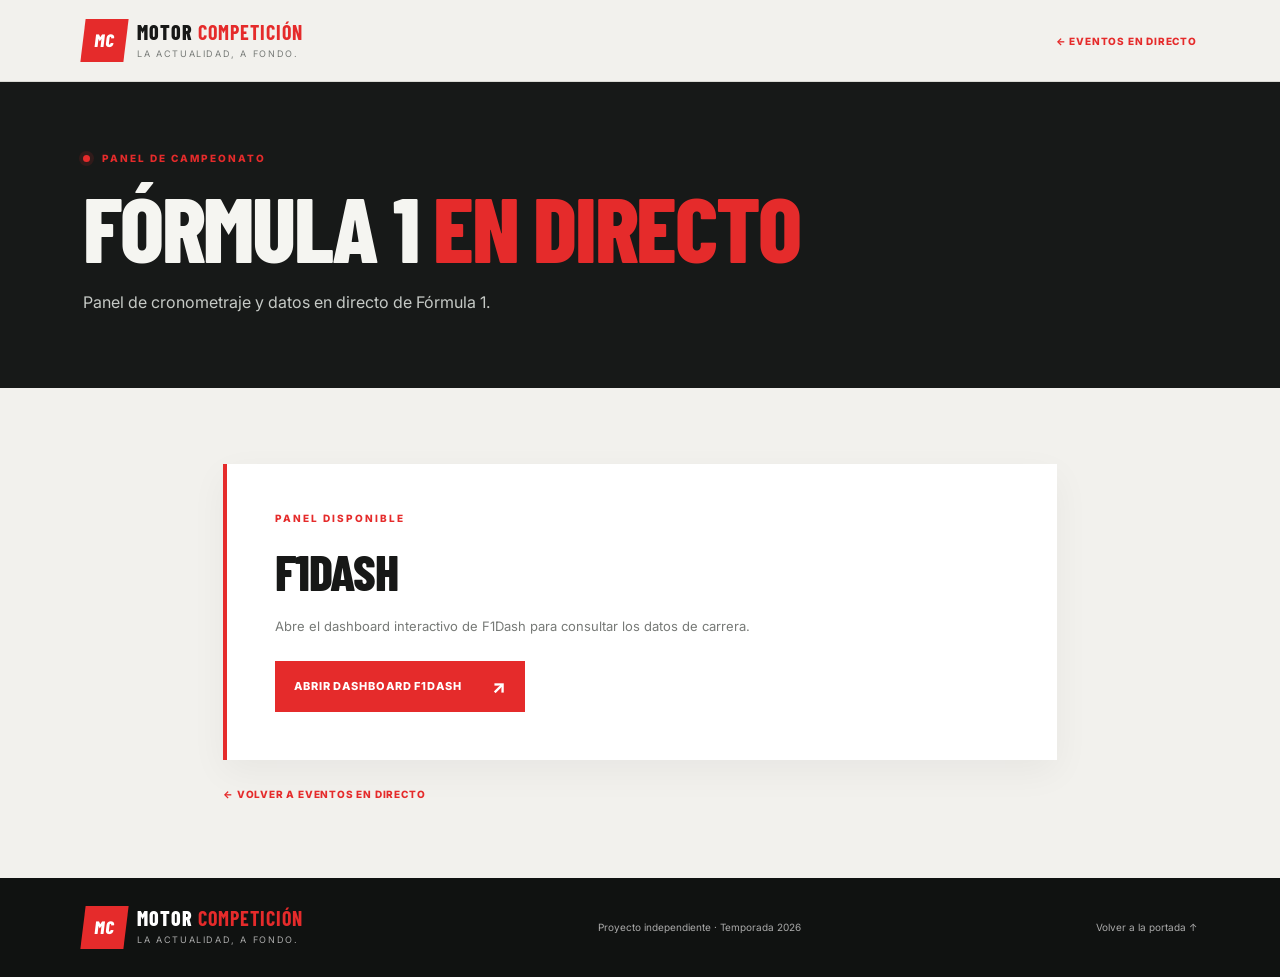
==== live-dashboard.html @ 8921c796 "Añade seguimiento de eventos en directo" ====
<!doctype html>
<html lang="es">
<head>
  <meta charset="utf-8"><meta name="viewport" content="width=device-width, initial-scale=1">
  <meta name="theme-color" content="#e10600">
  <title>Dashboard en directo | Motor Competición</title>
  <link rel="preconnect" href="https://fonts.googleapis.com">
  <link href="https://fonts.googleapis.com/css2?family=Barlow+Condensed:wght@500;600;700;800&family=Inter:wght@400;500;600;700&display=swap" rel="stylesheet">
  <link rel="stylesheet" href="styles.css">
</head>
<body class="live-page">
<header class="site-header">
  <a class="brand" href="index.html"><span class="brand-mark">MC</span><span>MOTOR <b>COMPETICIÓN</b><small>La actualidad, a fondo.</small></span></a>
  <a class="back-link" href="live-events.html">← Eventos en directo</a>
</header>
<main>
  <section class="live-hero dashboard-hero">
    <p class="eyebrow"><span class="live-dot"></span> PANEL DE CAMPEONATO</p>
    <h1 id="dashboardTitle">DASHBOARD <em>EN DIRECTO</em></h1>
    <p id="dashboardIntro">Sigue la acción del campeonato seleccionado.</p>
  </section>
  <section class="dashboard-content section">
    <article class="dashboard-provider" id="dashboardProvider"></article>
    <a class="dashboard-back" href="live-events.html">← Volver a eventos en directo</a>
  </section>
</main>
<footer><a class="brand" href="index.html"><span class="brand-mark">MC</span><span>MOTOR <b>COMPETICIÓN</b><small>La actualidad, a fondo.</small></span></a><span>Proyecto independiente · Temporada 2026</span><a href="index.html">Volver a la portada ↑</a></footer>
<script src="live-dashboard.js"></script>
</body>
</html>
---- styles.css ----
@charset "UTF-8";
:root {
  --bg: #f2f1ed;
  --ink: #171817;
  --muted: #777a77;
  --red: #e52b2b;
  --line: #d9d9d3;
  --dark: #171918;
  --card: #fff;
  --font: Inter, sans-serif;
  --display: Barlow Condensed, sans-serif;
}

* {
  box-sizing: border-box;
}

html {
  scroll-behavior: smooth;
}

body {
  margin: 0;
  background: #f2f1ed;
  color: #171817;
  font-family: "Inter", sans-serif;
}

a {
  color: inherit;
  text-decoration: none;
}

.site-header {
  height: 82px;
  padding: 0 6.5%;
  display: flex;
  align-items: center;
  justify-content: space-between;
  border-bottom: 1px solid #d9d9d3;
  background: #f2f1ed;
}

.brand {
  display: flex;
  align-items: center;
  gap: 11px;
  font-family: "Barlow Condensed", sans-serif;
  font-weight: 800;
  letter-spacing: 0.05em;
  font-size: 20px;
  line-height: 0.9;
}

.brand b {
  color: #e52b2b;
}

.brand small {
  display: block;
  font: 9px "Inter", sans-serif;
  letter-spacing: 0.18em;
  color: #777a77;
  margin-top: 7px;
  text-transform: uppercase;
}

.brand-mark {
  display: grid;
  place-items: center;
  background: #e52b2b;
  color: white;
  font-size: 18px;
  font-weight: 800;
  width: 43px;
  height: 43px;
  transform: skew(-7deg);
}

nav {
  display: flex;
  gap: 32px;
  font-size: 12px;
  font-weight: 700;
  text-transform: uppercase;
  letter-spacing: 0.05em;
}

nav a:hover, .source-grid a:hover strong {
  color: #e52b2b;
}

.menu-toggle {
  display: none;
  border: 0;
  background: none;
  font-size: 25px;
}

.hero {
  min-height: 490px;
  display: grid;
  grid-template-columns: 1.05fr 0.95fr;
  padding: 55px 6.5% 50px;
  overflow: hidden;
}

.hero-copy {
  align-self: center;
  z-index: 1;
}

.eyebrow {
  font-size: 10px;
  font-weight: 800;
  letter-spacing: 0.2em;
  color: #e52b2b;
  margin: 0 0 17px;
}

.live-dot {
  display: inline-block;
  width: 7px;
  height: 7px;
  border-radius: 50%;
  background: #e52b2b;
  margin-right: 8px;
  box-shadow: 0 0 0 4px #e52b2b20;
}

h1, h2 {
  font-family: "Barlow Condensed", sans-serif;
  font-weight: 800;
  text-transform: uppercase;
  letter-spacing: -0.025em;
  margin: 0;
}

h1 {
  font-size: clamp(58px, 8vw, 108px);
  line-height: 0.83;
}

h1 em, h2 em {
  font-style: normal;
  color: #e52b2b;
}

.hero-lead {
  max-width: 440px;
  color: #666a66;
  line-height: 1.7;
  font-size: 14px;
  margin: 25px 0;
}

.primary-btn {
  display: inline-flex;
  gap: 30px;
  align-items: center;
  background: #e52b2b;
  color: #fff;
  padding: 15px 19px;
  font-size: 11px;
  font-weight: 800;
  text-transform: uppercase;
  letter-spacing: 0.08em;
}

.primary-btn span {
  font-size: 18px;
}

.hero-art {
  position: relative;
  min-height: 370px;
  background: linear-gradient(140deg, #292c2a, #101211);
  overflow: hidden;
  clip-path: polygon(9% 0, 100% 0, 100% 100%, 0 100%, 0 12%);
}

.hero-art:before {
  content: "";
  position: absolute;
  inset: 0;
  background: repeating-linear-gradient(165deg, transparent 0 32px, #ffffff09 33px 34px);
}

.hero-number {
  position: absolute;
  font-family: "Barlow Condensed", sans-serif;
  font-size: clamp(180px, 29vw, 360px);
  font-weight: 800;
  color: #ffffff0b;
  right: 4%;
  top: -15%;
  line-height: 1;
}

.hero-stamp {
  position: absolute;
  right: 10%;
  top: 15%;
  border: 2px solid #e52b2b;
  color: #fff;
  padding: 9px 12px;
  font-family: "Barlow Condensed", sans-serif;
  font-weight: 800;
  line-height: 1.05;
  transform: rotate(8deg);
}

.hero-caption {
  position: absolute;
  bottom: 30px;
  left: 28px;
  color: white;
  font-family: "Barlow Condensed", sans-serif;
  font-size: 32px;
  font-weight: 800;
  line-height: 0.9;
}

.speed-line {
  position: absolute;
  height: 5px;
  background: #e52b2b;
  transform: rotate(-28deg);
  width: 120%;
  left: -10%;
  top: 48%;
}

.line-two {
  top: 58%;
  height: 2px;
  background: #ffffff50;
}

.series-strip {
  display: flex;
  align-items: center;
  justify-content: space-between;
  gap: 15px;
  padding: 20px 6.5%;
  background: #e52b2b;
  color: #fff;
  font-family: "Barlow Condensed", sans-serif;
  font-weight: 800;
  letter-spacing: 0.07em;
}

.series-strip span {
  font: 700 9px "Inter", sans-serif;
  letter-spacing: 0.2em;
  opacity: 0.75;
}

.series-strip a {
  font-size: 17px;
}

.section {
  padding: 76px 6.5%;
}

.section-heading {
  display: flex;
  align-items: end;
  justify-content: space-between;
  gap: 20px;
  margin-bottom: 28px;
}

.section-heading h2 {
  font-size: clamp(36px, 5vw, 55px);
  line-height: 0.95;
}

.section-note {
  font-size: 10px;
  color: #777a77;
  padding-bottom: 5px;
}

.filter-row {
  display: flex;
  gap: 7px;
  flex-wrap: wrap;
}

.filter {
  border: 1px solid #d9d9d3;
  background: transparent;
  padding: 9px 14px;
  font: 700 10px "Inter", sans-serif;
  text-transform: uppercase;
  cursor: pointer;
}

#calendarFilters .filter {
  color: #ff5353;
}

.filter.active, .filter:hover {
  background: #171817;
  border-color: #171817;
  color: #fff;
}

#calendarFilters .filter.active, #calendarFilters .filter:hover {
  color: #ff5353;
}

.news-grid {
  display: grid;
  grid-template-columns: repeat(3, minmax(0, 1fr));
  gap: 17px;
  margin-top: 20px;
}

.news-card {
  min-height: 220px;
  background: #fff;
  padding: 24px;
  display: flex;
  flex-direction: column;
  border: 1px solid #e5e4df;
}

.news-card .card-top {
  display: flex;
  justify-content: space-between;
  gap: 12px;
  font-size: 9px;
  font-weight: 800;
  letter-spacing: 0.1em;
  color: #e52b2b;
  text-transform: uppercase;
}

.news-card h3 {
  font-family: "Barlow Condensed", sans-serif;
  font-size: 27px;
  line-height: 1.02;
  text-transform: uppercase;
  margin: 25px 0 12px;
}

.news-card p {
  font-size: 12px;
  color: #666;
  line-height: 1.6;
  margin: 0 0 20px;
}

.news-card .card-link {
  margin-top: auto;
  font-size: 10px;
  font-weight: 800;
  text-transform: uppercase;
  letter-spacing: 0.1em;
}

.news-card .card-link span {
  color: #e52b2b;
  margin-left: 7px;
}

.skeleton {
  background: linear-gradient(100deg, #e8e7e2 20%, #f7f6f3 40%, #e8e7e2 60%);
  background-size: 200% 100%;
  animation: shine 1.4s infinite;
}

@keyframes shine {
  to {
    background-position: -200% 0;
  }
}
.fine-print {
  font-size: 10px;
  color: #777a77;
  line-height: 1.6;
  margin-top: 20px;
}

.dark-section {
  background: #171918;
  color: #f5f5f1;
}

.dark-section .section-note {
  color: #a7aaa6;
}

.calendar-controls, .standings-toolbar {
  display: flex;
  justify-content: space-between;
  align-items: center;
  gap: 18px;
  flex-wrap: wrap;
  margin-bottom: 20px;
}

.calendar-controls label, .standings-toolbar label {
  font-size: 10px;
  color: #777a77;
  text-transform: uppercase;
  font-weight: 700;
  letter-spacing: 0.1em;
}

select {
  padding: 10px;
  border: 1px solid #d9d9d3;
  background: transparent;
  color: inherit;
  font: inherit;
  margin-left: 8px;
}

.dark-section select {
  border-color: #454845;
  color: #fff;
}

.dark-section select option {
  color: #111;
}

.table-wrap {
  overflow: auto;
}

table {
  width: 100%;
  border-collapse: collapse;
  text-align: left;
  min-width: 590px;
}

th {
  font-size: 9px;
  letter-spacing: 0.13em;
  color: #777a77;
  padding: 15px 12px;
  border-bottom: 1px solid #d9d9d3;
}

td {
  padding: 17px 12px;
  border-bottom: 1px solid #d9d9d3;
  font-size: 12px;
}

td:first-child {
  font-family: "Barlow Condensed", sans-serif;
  font-size: 22px;
  font-weight: 800;
  color: #e52b2b;
}

.dark-section th {
  border-color: #3c403d;
}

.dark-section td {
  border-color: #333734;
}

.dark-section td:first-child {
  color: #ff5353;
}

.status-pill {
  display: inline-block;
  padding: 5px 7px;
  font-size: 9px;
  text-transform: uppercase;
  font-weight: 800;
  background: #e52b2b18;
  color: #e52b2b;
}

.status-pill.past {
  background: #ffffff12;
  color: #c3c8c3;
}

.standings-toolbar {
  justify-content: flex-start;
}

.standings-toolbar #standingsType {
  margin-left: auto;
}

.standings-toolbar label[hidden] {
  display: none;
}

.notice {
  background: #e8e6df;
  border-left: 3px solid #e52b2b;
  padding: 17px 20px;
  margin-top: 25px;
}

.notice strong {
  font-size: 11px;
  text-transform: uppercase;
}

.notice p {
  font-size: 11px;
  color: #666;
  line-height: 1.6;
  margin: 7px 0 0;
}

.source-section {
  background: #e7e6e0;
}

.source-grid {
  display: grid;
  grid-template-columns: repeat(3, 1fr);
  gap: 1px;
  background: #d9d9d3;
  border: 1px solid #d9d9d3;
}

.source-grid a {
  position: relative;
  display: flex;
  flex-direction: column;
  gap: 8px;
  background: #f2f1ed;
  padding: 24px;
  min-height: 135px;
}

.source-grid a > span {
  font-size: 9px;
  color: #e52b2b;
  font-weight: 800;
}

.source-grid strong {
  font-family: "Barlow Condensed", sans-serif;
  font-size: 25px;
  text-transform: uppercase;
}

.source-grid small {
  font-size: 11px;
  color: #777a77;
}

.source-grid b {
  position: absolute;
  right: 20px;
  bottom: 20px;
  color: #e52b2b;
}

footer {
  display: flex;
  align-items: center;
  justify-content: space-between;
  gap: 20px;
  padding: 28px 6.5%;
  background: #101211;
  color: #fff;
}

footer > span, footer > a:last-child {
  font-size: 10px;
  color: #aaa;
}

footer .brand small {
  color: #aaa;
}

@media (max-width: 800px) {
  .site-header {
    height: 72px;
  }

  .menu-toggle {
    display: block;
  }

  nav {
    display: none;
    position: absolute;
    top: 72px;
    left: 0;
    right: 0;
    z-index: 5;
    background: #f2f1ed;
    padding: 22px 6.5%;
    flex-direction: column;
    gap: 20px;
    border-bottom: 1px solid #d9d9d3;
  }

  nav.open {
    display: flex;
  }

  .hero {
    grid-template-columns: 1fr;
    padding-top: 50px;
    gap: 30px;
  }

  .hero-art {
    min-height: 270px;
  }

  .series-strip {
    overflow: auto;
    justify-content: flex-start;
  }

  .series-strip span {
    flex-shrink: 0;
  }

  .series-strip a {
    flex-shrink: 0;
  }

  .news-grid {
    grid-template-columns: 1fr 1fr;
  }

  .section {
    padding: 58px 5%;
  }

  .source-grid {
    grid-template-columns: 1fr 1fr;
  }

  .standings-toolbar #standingsType {
    margin-left: 0;
  }

  footer {
    flex-wrap: wrap;
  }
}
@media (max-width: 520px) {
  .hero {
    padding-left: 5%;
    padding-right: 5%;
  }

  .news-grid, .source-grid {
    grid-template-columns: 1fr;
  }

  .section-heading {
    align-items: start;
    flex-direction: column;
  }

  .section-note {
    padding: 0;
  }

  .calendar-controls {
    align-items: start;
    flex-direction: column;
  }

  .hero-art {
    min-height: 240px;
  }

  .series-strip {
    padding-left: 5%;
    padding-right: 5%;
  }

  footer {
    padding: 25px 5%;
  }

  footer > span {
    order: 3;
    width: 100%;
  }
}
/* PWA / mobile app affordances */
.install-app {
  border: 1px solid #e10600;
  background: #e10600;
  color: #fff;
  border-radius: 999px;
  padding: 10px 15px;
  font: 700 12px Inter, sans-serif;
  letter-spacing: 0.04em;
  cursor: pointer;
  white-space: nowrap;
}

.install-app:hover {
  background: #b80500;
}

@media (max-width: 760px) {
  .site-header {
    position: sticky;
    top: 0;
    z-index: 20;
    backdrop-filter: blur(14px);
  }

  #mainNav {
    padding: 18px 5%;
    gap: 16px;
  }

  #mainNav .install-app {
    width: 100%;
    margin-top: 4px;
    padding: 13px;
  }

  .menu-toggle {
    min-width: 42px;
    min-height: 42px;
  }

  .primary-btn {
    min-height: 46px;
  }

  button, .filter-btn, .series-btn {
    touch-action: manipulation;
  }

  body {
    padding-bottom: env(safe-area-inset-bottom);
  }

  footer {
    padding-bottom: calc(25px + env(safe-area-inset-bottom));
  }
}
/* Clasificaciones sin desplazamiento horizontal en pantallas móviles */
@media (max-width: 760px) {
  .standings-table-wrap {
    overflow-x: visible;
    width: 100%;
    max-width: 100%;
  }

  .standings-table {
    width: 100%;
    min-width: 0;
    table-layout: fixed;
    border-collapse: collapse;
  }

  .standings-table th {
    font-size: 9px;
    letter-spacing: 0.06em;
    padding: 12px 5px;
    white-space: normal;
  }

  .standings-table td {
    font-size: 11px;
    padding: 13px 5px;
    overflow-wrap: anywhere;
    word-break: normal;
  }

  .standings-table th:nth-child(1), .standings-table td:nth-child(1) {
    width: 12%;
  }

  .standings-table th:nth-child(2), .standings-table td:nth-child(2) {
    width: 36%;
  }

  .standings-table th:nth-child(3), .standings-table td:nth-child(3) {
    width: 32%;
  }

  .standings-table th:nth-child(4), .standings-table td:nth-child(4) {
    width: 20%;
    text-align: right;
  }

  .standings-table td:first-child {
    font-size: 20px;
  }

  .standings-table td:nth-child(2) strong {
    display: block;
    line-height: 1.25;
  }

  .standings-table td:nth-child(3) {
    line-height: 1.25;
  }

  .standings-toolbar {
    gap: 10px;
  }

  .standings-toolbar #standingsSeries, .standings-toolbar #standingsType {
    width: 100%;
    margin-left: 0;
  }

  .standings-toolbar .filter-row {
    display: flex;
    flex-wrap: wrap;
    gap: 6px;
  }

  .standings-toolbar .filter {
    padding: 9px 11px;
    font-size: 10px;
  }
}
@media (max-width: 380px) {
  .standings-table th {
    font-size: 8px;
    padding: 10px 3px;
  }

  .standings-table td {
    font-size: 10px;
    padding: 12px 3px;
  }

  .standings-table th:nth-child(2), .standings-table td:nth-child(2) {
    width: 35%;
  }

  .standings-table th:nth-child(3), .standings-table td:nth-child(3) {
    width: 31%;
  }

  .standings-table th:nth-child(4), .standings-table td:nth-child(4) {
    width: 22%;
  }
}
.country-flag {
  display: inline-block;
  width: 22px;
  height: 15px;
  margin-right: 8px;
  object-fit: cover;
  line-height: 1;
  vertical-align: -0.18em;
}

.circuit-link {
  text-decoration: underline;
  text-decoration-color: #ffffff55;
  text-underline-offset: 3px;
}
.circuit-link:hover {
  color: #e52b2b;
  text-decoration-color: currentColor;
}

.schedule-page {
  min-height: 100vh;
  background: #171918;
  color: #f5f5f1;
}
.schedule-page .site-header {
  background: #171918;
  border-color: #3c403d;
}

.back-link,
.back-mobile {
  color: #c3c8c3;
  font-size: 11px;
  font-weight: 700;
  text-transform: uppercase;
}

.back-mobile {
  display: none;
}

.schedule-main {
  max-width: 1120px;
  margin: 0 auto;
  padding: 72px 6.5% 90px;
}
.schedule-main > h1 {
  max-width: 900px;
  font-size: clamp(52px, 8vw, 96px);
  line-height: 0.9;
}

.schedule-location {
  margin: 20px 0 44px;
  color: #c3c8c3;
  font-size: 14px;
}

.schedule-panel {
  padding: 30px;
  background: #202321;
}
.schedule-panel .section-heading {
  margin-bottom: 14px;
}
.schedule-panel .section-heading h2 {
  font-size: clamp(32px, 5vw, 48px);
}
.schedule-panel .section-note {
  color: #c3c8c3;
  margin-bottom: 16px;
}

.schedule-table {
  min-width: 560px;
}
.schedule-table th,
.schedule-table td {
  border-color: #3c403d;
}

.schedule-hint {
  color: #c3c8c3;
  font-size: 11px;
  line-height: 1.6;
}

#scheduleSource a {
  color: #fff;
  text-decoration: underline;
}

.schedule-main > .primary-btn {
  margin-top: 22px;
}

@media (max-width: 760px) {
  .back-link {
    display: none;
  }

  .back-mobile {
    display: inline-block;
    margin-bottom: 30px;
  }

  .schedule-main {
    padding: 42px 5% 60px;
  }

  .schedule-panel {
    padding: 22px 16px;
  }
}
@media (max-width: 600px) {
  .schedule-table {
    min-width: 0;
    table-layout: fixed;
  }
  .schedule-table thead {
    display: none;
  }
  .schedule-table tbody,
.schedule-table tr {
    display: block;
  }
  .schedule-table tr {
    display: grid;
    grid-template-columns: minmax(0, 1fr) minmax(0, 1fr);
    padding: 10px 0;
    border-bottom: 1px solid #3c403d;
  }
  .schedule-table td {
    display: block;
    padding: 6px 3px;
    border: 0;
    font-size: 11px;
    overflow-wrap: anywhere;
  }
  .schedule-table td:first-child {
    grid-column: 1/-1;
    padding-bottom: 8px;
    font-size: 18px;
  }
  .schedule-table td:nth-child(2)::before,
.schedule-table td:nth-child(3)::before {
    display: block;
    margin-bottom: 4px;
    color: #a7aaa6;
    font-size: 8px;
    font-weight: 800;
    letter-spacing: 0.12em;
  }
  .schedule-table td:nth-child(2)::before {
    content: "MADRID";
  }
  .schedule-table td:nth-child(3)::before {
    content: "LONDRES";
  }
}
.lineup-section {
  background: #f1f0eb;
}

.lineup-status {
  margin: 18px 0 0;
  color: #777a77;
  font-size: 11px;
  font-weight: 700;
}

.lineup-grid {
  display: grid;
  grid-template-columns: repeat(3, minmax(0, 1fr));
  gap: 16px;
  margin-top: 14px;
}

.lineup-card {
  display: flex;
  flex-direction: column;
  min-height: 230px;
  padding: 22px;
  border: 1px solid #deddd7;
  background: #f2f1ed;
}
.lineup-card .lineup-card-top {
  display: flex;
  justify-content: space-between;
  gap: 10px;
  color: #e52b2b;
  font-size: 9px;
  font-weight: 800;
  letter-spacing: 0.1em;
}
.lineup-card h3 {
  margin: 21px 0 12px;
  font-family: "Barlow Condensed", sans-serif;
  font-size: 26px;
  line-height: 1;
  text-transform: uppercase;
}
.lineup-card ul {
  display: grid;
  gap: 9px;
  margin: 0 0 20px;
  padding: 0;
  list-style: none;
}
.lineup-card li {
  display: flex;
  align-items: center;
  gap: 8px;
  font-size: 12px;
  font-weight: 700;
}
.lineup-card li span {
  margin-left: auto;
  color: #55805a;
  font-size: 8px;
  letter-spacing: 0.08em;
}
.lineup-card .country-flag {
  width: 20px;
  height: 14px;
  object-fit: cover;
}
.lineup-card .lineup-vacant {
  color: #777a77;
  font-weight: 500;
}
.lineup-card .lineup-vacant span {
  color: #777a77;
}
.lineup-card .card-link {
  margin-top: auto;
  font-size: 9px;
  font-weight: 800;
  letter-spacing: 0.08em;
  text-transform: uppercase;
}
.lineup-card p {
  color: #666;
  font-size: 12px;
  line-height: 1.6;
}

.lineup-empty {
  grid-column: 1/-1;
}

.lineup-table-wrap {
  grid-column: 1/-1;
  margin-top: 14px;
  overflow-x: auto;
  border: 1px solid #d9d9d3;
  background: #f2f1ed;
}

.lineup-table {
  width: 100%;
  min-width: 760px;
  border-collapse: collapse;
  text-align: left;
}
.lineup-table th,
.lineup-table td {
  padding: 13px 15px;
  border-right: 1px solid #d9d9d3;
  border-bottom: 1px solid #d9d9d3;
  font-size: 12px;
  vertical-align: middle;
}
.lineup-table thead th {
  color: #292c2a;
  background: #e8e7e1;
  font-size: 10px;
  font-weight: 800;
  letter-spacing: 0.08em;
  text-transform: uppercase;
}
.lineup-table tbody th {
  min-width: 135px;
  font-family: "Barlow Condensed", sans-serif;
  font-size: 17px;
  text-transform: uppercase;
  white-space: nowrap;
}
.lineup-table td .country-flag {
  width: 20px;
  height: 14px;
  margin-right: 7px;
  object-fit: cover;
  vertical-align: -2px;
}
.lineup-table td:last-child {
  min-width: 185px;
}
.lineup-table td:last-child a {
  color: #e52b2b;
  font-size: 10px;
  font-weight: 800;
  white-space: nowrap;
}
.lineup-table tr:last-child th,
.lineup-table tr:last-child td {
  border-bottom: 0;
}

.lineup-situation {
  display: inline-block;
  margin-right: 6px;
  font-size: 10px;
  font-weight: 700;
  white-space: nowrap;
}
.lineup-situation.complete {
  color: #47744b;
}
.lineup-situation.pending,
.lineup-situation .lineup-pending {
  color: #8a651c;
}

.lineup-pending {
  color: #8a651c;
  font-style: italic;
}

.live-page {
  min-height: 100vh;
  display: flex;
  flex-direction: column;
}

.live-page main {
  flex: 1;
}

.live-hero {
  padding: 70px 6.5% 62px;
  background: #171918;
  color: #f5f5f1;
}

.live-hero .eyebrow {
  margin-bottom: 20px;
}

.live-hero h1 {
  font-size: clamp(48px, 8vw, 92px);
  line-height: 0.92;
}

.live-hero > p:last-child {
  max-width: 560px;
  margin: 20px 0 0;
  color: #c5c9c5;
  line-height: 1.7;
}

.live-grid {
  display: grid;
  grid-template-columns: repeat(3, minmax(0, 1fr));
  gap: 14px;
}

.live-card {
  min-height: 190px;
  display: flex;
  flex-direction: column;
  padding: 22px;
  border: 1px solid #d9d9d3;
  background: #fff;
}

.live-card.is-current {
  border-top: 3px solid #e52b2b;
  padding-top: 20px;
}

.live-card-top {
  display: flex;
  justify-content: space-between;
  align-items: center;
  gap: 8px;
  color: #e52b2b;
  font-size: 10px;
  font-weight: 800;
  letter-spacing: 0.12em;
  text-transform: uppercase;
}

.live-card h3 {
  margin: 20px 0 8px;
  font-family: "Barlow Condensed", sans-serif;
  font-size: 25px;
  line-height: 1;
  text-transform: uppercase;
}

.live-card > p {
  margin: 0 0 20px;
  color: #777a77;
  font-size: 11px;
  line-height: 1.55;
}

.live-status {
  display: inline-flex;
  align-items: center;
  gap: 5px;
  color: #a82020;
  font-size: 8px;
  letter-spacing: 0.04em;
}

.live-status i {
  width: 7px;
  height: 7px;
  border-radius: 50%;
  background: #e52b2b;
  box-shadow: 0 0 0 3px #e52b2b20;
}

.live-card-action,
.back-link,
.dashboard-back {
  color: #e52b2b;
  font-size: 10px;
  font-weight: 800;
  letter-spacing: 0.08em;
  text-transform: uppercase;
}

.live-card-action {
  margin-top: auto;
}

.live-card-action span {
  margin-left: 5px;
}

.live-loading {
  grid-column: 1/-1;
  color: #777a77;
}

.dashboard-hero {
  padding-bottom: 72px;
}

.dashboard-content {
  max-width: 1000px;
  width: 100%;
  margin: 0 auto;
}

.dashboard-provider {
  padding: clamp(24px, 5vw, 48px);
  border-left: 4px solid #e52b2b;
  background: #fff;
  box-shadow: 0 12px 35px #1718170c;
}

.dashboard-provider h2 {
  font-size: clamp(32px, 5vw, 50px);
}

.dashboard-provider > p:not(.eyebrow) {
  max-width: 620px;
  margin: 14px 0 24px;
  color: #777a77;
  font-size: 13px;
  line-height: 1.7;
}

.dashboard-provider .primary-btn {
  display: inline-flex;
}

.dashboard-back {
  display: inline-block;
  margin-top: 28px;
}

@media (max-width: 800px) {
  .live-grid {
    grid-template-columns: repeat(2, minmax(0, 1fr));
  }
}
@media (max-width: 600px) {
  .live-hero {
    padding: 54px 5% 48px;
  }

  .live-grid {
    grid-template-columns: 1fr;
  }

  .live-card {
    min-height: 170px;
  }
}
@media (max-width: 800px) {
  .lineup-grid {
    grid-template-columns: repeat(2, minmax(0, 1fr));
  }
}
@media (max-width: 520px) {
  .lineup-grid {
    grid-template-columns: 1fr;
  }
}
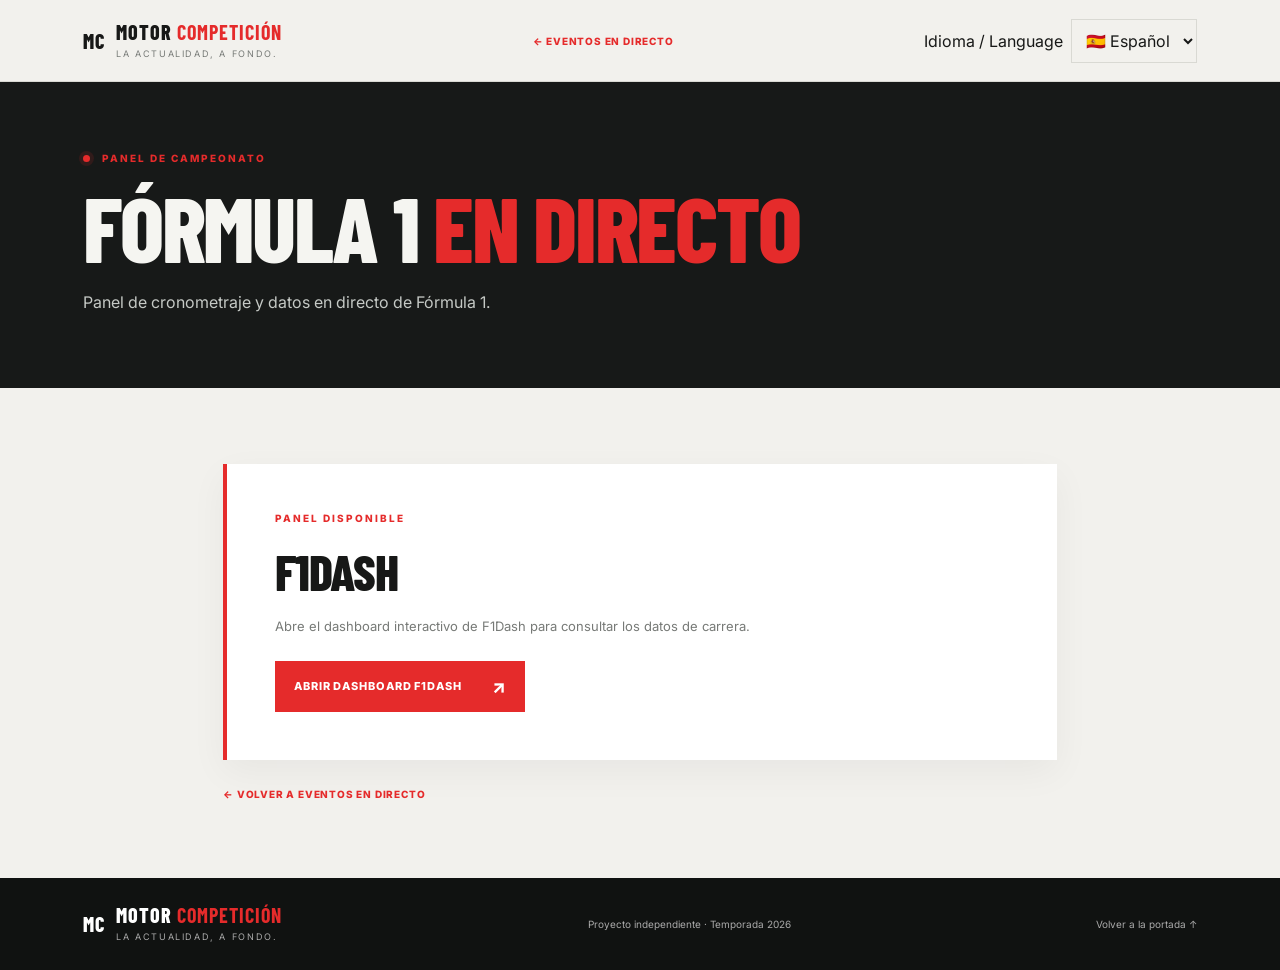
==== commit 4c626add: "Add bilingual Spanish-English interface" ====
--- a/live-dashboard.html
+++ b/live-dashboard.html
@@ -26,5 +26,6 @@
 </main>
 <footer><a class="brand" href="index.html"><span class="brand-mark">MC</span><span>MOTOR <b>COMPETICIÓN</b><small>La actualidad, a fondo.</small></span></a><span>Proyecto independiente · Temporada 2026</span><a href="index.html">Volver a la portada ↑</a></footer>
 <script src="live-dashboard.js"></script>
+<script src="language.js?v=1"></script>
 </body>
 </html>
--- a/styles.css
+++ b/styles.css
@@ -65,16 +65,22 @@
   text-transform: uppercase;
 }
 
-.brand-mark {
-  display: grid;
-  place-items: center;
-  background: #e52b2b;
-  color: white;
-  font-size: 18px;
-  font-weight: 800;
-  width: 43px;
-  height: 43px;
-  transform: skew(-7deg);
+.brand-logo {
+  display: block;
+  width: clamp(132px, 24vw, 170px);
+  height: 50px;
+  object-fit: contain;
+  flex: 0 0 auto;
+}
+
+@media (max-width: 520px) {
+  .site-header { padding-left: 4%; padding-right: 4%; }
+  .brand { min-width: 0; gap: 0; }
+  .brand-logo { width: 145px; height: 44px; }
+}
+
+.brand-tagline {
+  display: none;
 }
 
 nav {
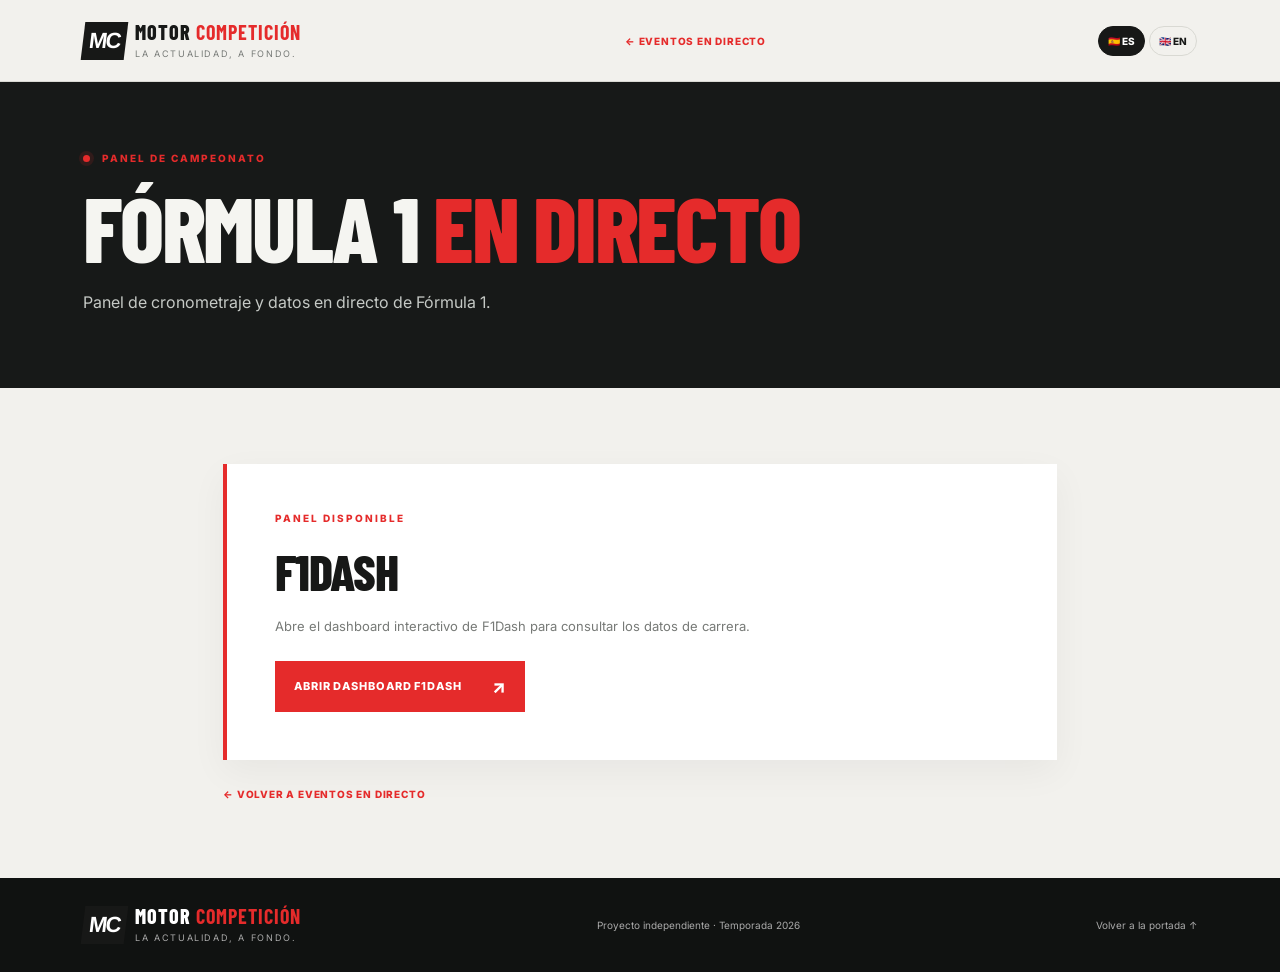
==== commit ee5e9fbb: "Refresh bilingual controls on all pages" ====
--- a/live-dashboard.html
+++ b/live-dashboard.html
@@ -26,6 +26,6 @@
 </main>
 <footer><a class="brand" href="index.html"><span class="brand-mark">MC</span><span>MOTOR <b>COMPETICIÓN</b><small>La actualidad, a fondo.</small></span></a><span>Proyecto independiente · Temporada 2026</span><a href="index.html">Volver a la portada ↑</a></footer>
 <script src="live-dashboard.js"></script>
-<script src="language.js?v=1"></script>
+<script src="language.js?v=buttons-2"></script>
 </body>
 </html>
--- a/styles.css
+++ b/styles.css
@@ -1376,3 +1376,83 @@
     grid-template-columns: 1fr;
   }
 }
+
+
+/* Selector de idioma ES/EN */
+.site-header {
+  gap: 18px;
+}
+.site-header nav {
+  margin-left: auto;
+}
+.language-switch {
+  display: flex;
+  align-items: center;
+  flex: 0 0 auto;
+  margin-left: 8px;
+}
+.language-label {
+  position: absolute;
+  width: 1px;
+  height: 1px;
+  padding: 0;
+  margin: -1px;
+  overflow: hidden;
+  clip: rect(0, 0, 0, 0);
+  white-space: nowrap;
+  border: 0;
+}
+#languagePicker {
+  margin: 0;
+  padding: 9px 10px;
+  min-height: 38px;
+  border: 1px solid #d9d9d3;
+  border-radius: 999px;
+  background: #f2f1ed;
+  color: #171817;
+  font: 700 11px Inter, sans-serif;
+  cursor: pointer;
+}
+.dark-section #languagePicker,
+.schedule-page #languagePicker,
+.live-hero #languagePicker {
+  color: #171817;
+}
+@media (max-width: 800px) {
+  .site-header {
+    gap: 9px;
+  }
+  .language-switch {
+    margin-left: auto;
+  }
+  #languagePicker {
+    max-width: 122px;
+    padding: 8px 7px;
+    font-size: 10px;
+  }
+}
+
+/* Logotipo en HTML: no depende de que el navegador cargue un SVG externo. */
+.site-header { position: relative; }
+.brand { gap: 9px; min-width: 0; }
+.brand-mark { display:inline-flex; align-items:center; justify-content:center; position:relative; width:43px; height:38px; flex:0 0 43px; background:#171817; color:#fff; font:900 22px/1 "Barlow Condensed",sans-serif; letter-spacing:-.08em; transform:skew(-7deg); }
+.brand-mark span { color:#e52b2b; font-size:15px; margin-left:1px; }
+.brand-wordmark { display:block; font:800 17px/.9 "Barlow Condensed",sans-serif; letter-spacing:.04em; white-space:nowrap; }
+.brand-wordmark b { color:#e52b2b; }
+.brand-wordmark small { display:block; margin-top:6px; font:700 8px/1 "Inter",sans-serif; letter-spacing:.13em; color:#777a77; text-transform:uppercase; }
+.language-switch { display:flex; align-items:center; gap:4px; flex:0 0 auto; margin-left:8px; z-index:20; }
+.language-button { border:1px solid #d9d9d3; border-radius:999px; background:#f2f1ed; color:#171817; padding:8px 9px; font:800 10px "Inter",sans-serif; cursor:pointer; white-space:nowrap; }
+.language-button.active { background:#171817; color:#fff; border-color:#171817; }
+.news-language-row { display:flex; flex-wrap:wrap; gap:8px; margin:0 0 16px; }
+.news-language { border:1px solid #d9d9d3; border-radius:999px; padding:9px 13px; background:transparent; color:#171817; font:700 11px "Inter",sans-serif; cursor:pointer; }
+.news-language.active { background:#e52b2b; color:white; border-color:#e52b2b; }
+@media (max-width:800px) {
+ .site-header { gap:8px; }
+ .brand { gap:6px; }
+ .brand-mark { width:35px; height:32px; flex-basis:35px; font-size:18px; }
+ .brand-wordmark { font-size:14px; }
+ .brand-wordmark small { font-size:7px; }
+ .language-switch { position:absolute; right:8px; top:5px; margin:0; }
+ .language-button { padding:7px 7px; font-size:9px; }
+}
+@media (max-width:380px) { .brand-wordmark { font-size:12px; } .language-button { padding:6px 5px; } }
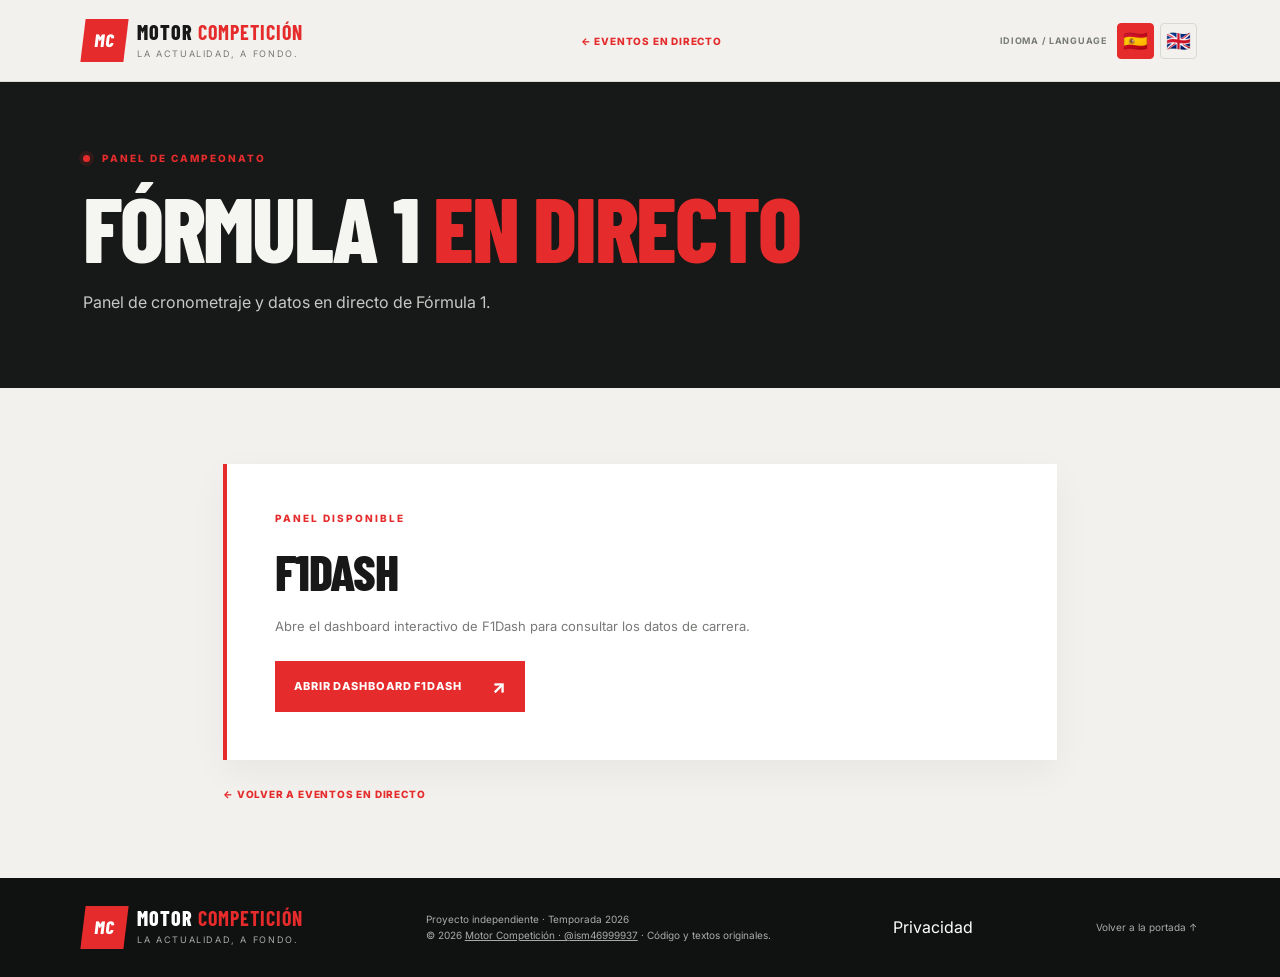
==== commit 8854c91c: "Añade cuentas PHP y mejora la cobertura de la app" ====
--- a/live-dashboard.html
+++ b/live-dashboard.html
@@ -24,7 +24,7 @@
     <a class="dashboard-back" href="live-events.html">← Volver a eventos en directo</a>
   </section>
 </main>
-<footer><a class="brand" href="index.html"><span class="brand-mark">MC</span><span>MOTOR <b>COMPETICIÓN</b><small>La actualidad, a fondo.</small></span></a><span>Proyecto independiente · Temporada 2026</span><a href="index.html">Volver a la portada ↑</a></footer>
+<footer><a class="brand" href="index.html"><span class="brand-mark">MC</span><span>MOTOR <b>COMPETICIÓN</b><small>La actualidad, a fondo.</small></span></a><span>Proyecto independiente · Temporada 2026<br>© 2026 <a href="https://github.com/ism46999937" target="_blank" rel="noopener">Motor Competición · @ism46999937</a> · Código y textos originales.</span><a href="privacy.html">Privacidad</a><a href="index.html">Volver a la portada ↑</a></footer>
 <script src="live-dashboard.js"></script>
 <script src="language.js?v=buttons-2"></script>
 </body>
--- a/styles.css
+++ b/styles.css
@@ -65,22 +65,16 @@
   text-transform: uppercase;
 }
 
-.brand-logo {
-  display: block;
-  width: clamp(132px, 24vw, 170px);
-  height: 50px;
-  object-fit: contain;
-  flex: 0 0 auto;
-}
-
-@media (max-width: 520px) {
-  .site-header { padding-left: 4%; padding-right: 4%; }
-  .brand { min-width: 0; gap: 0; }
-  .brand-logo { width: 145px; height: 44px; }
-}
-
-.brand-tagline {
-  display: none;
+.brand-mark {
+  display: grid;
+  place-items: center;
+  background: #e52b2b;
+  color: white;
+  font-size: 18px;
+  font-weight: 800;
+  width: 43px;
+  height: 43px;
+  transform: skew(-7deg);
 }
 
 nav {
@@ -1376,83 +1370,403 @@
     grid-template-columns: 1fr;
   }
 }
-
-
-/* Selector de idioma ES/EN */
-.site-header {
+.agenda-section {
+  background: #f0efea;
+}
+
+.agenda-controls, .account-preference-series {
+  display: flex;
+  flex-wrap: wrap;
+  gap: 8px;
+}
+
+.agenda-chip, .check-chip {
+  cursor: pointer;
+}
+
+.agenda-chip input, .check-chip input {
+  position: absolute;
+  opacity: 0;
+  pointer-events: none;
+}
+
+.agenda-chip span, .check-chip span {
+  display: inline-flex;
+  align-items: center;
+  border: 1px solid #d9d9d3;
+  background: #fff;
+  padding: 10px 14px;
+  font-size: 10px;
+  font-weight: 800;
+  letter-spacing: 0.08em;
+}
+
+.agenda-chip input:checked + span, .check-chip input:checked + span {
+  background: #171817;
+  color: #fff;
+  border-color: #171817;
+}
+
+.agenda-chip input:focus-visible + span, .check-chip input:focus-visible + span {
+  outline: 3px solid #e52b2b70;
+  outline-offset: 2px;
+}
+
+.agenda-grid {
+  display: grid;
+  grid-template-columns: repeat(3, minmax(0, 1fr));
+  gap: 14px;
+  margin-top: 22px;
+}
+
+.agenda-card {
+  display: flex;
+  flex-direction: column;
+  min-height: 255px;
+  background: #fff;
+  border: 1px solid #e1dfd9;
+  padding: 22px;
+}
+
+.agenda-card-top {
+  display: flex;
+  justify-content: space-between;
+  gap: 12px;
+  color: #e52b2b;
+  font-size: 9px;
+  font-weight: 800;
+  letter-spacing: 0.1em;
+  text-transform: uppercase;
+}
+
+.agenda-card h3 {
+  font: 800 28px/0.98 "Barlow Condensed", sans-serif;
+  text-transform: uppercase;
+  margin: 24px 0 6px;
+}
+
+.agenda-location, .agenda-context, .agenda-time-note {
+  font-size: 11px;
+  line-height: 1.55;
+  color: #666;
+  margin: 6px 0;
+}
+
+.agenda-countdown {
+  color: #e52b2b;
+  font-size: 13px;
+  margin-top: 12px;
+}
+
+.agenda-context {
+  margin-top: 13px;
+}
+
+.agenda-time-note {
+  margin-top: auto;
+  padding-top: 12px;
+}
+
+.agenda-card .card-link {
+  font-size: 10px;
+  font-weight: 800;
+  text-transform: uppercase;
+  letter-spacing: 0.07em;
+  margin-top: 10px;
+}
+
+.agenda-empty {
+  grid-column: 1/-1;
+  min-height: 130px;
+}
+
+.agenda-empty h3 {
+  margin: 5px 0 8px;
+}
+
+.agenda-actions {
+  display: flex;
+  align-items: center;
+  flex-wrap: wrap;
   gap: 18px;
-}
-.site-header nav {
-  margin-left: auto;
+  margin-top: 20px;
+}
+
+.agenda-actions .primary-btn {
+  border: 0;
+  cursor: pointer;
+}
+
+.agenda-actions .primary-btn:disabled {
+  opacity: 0.45;
+  cursor: not-allowed;
+}
+
+.text-button {
+  border: 0;
+  background: none;
+  color: #e52b2b;
+  font: 800 10px "Inter", sans-serif;
+  letter-spacing: 0.06em;
+  text-transform: uppercase;
+  cursor: pointer;
+}
+
+.account-open {
+  border: 1px solid #e52b2b;
+  background: transparent;
+  color: #e52b2b;
+  padding: 9px 11px;
+  font: 800 10px "Inter", sans-serif;
+  text-transform: uppercase;
+  cursor: pointer;
+}
+
+.account-dialog {
+  width: min(560px, 100% - 28px);
+  max-height: calc(100% - 28px);
+  padding: 0;
+  border: 0;
+  background: transparent;
+  color: #171817;
+}
+
+.account-dialog::backdrop {
+  background: #101211b8;
+  backdrop-filter: blur(3px);
+}
+
+.account-panel {
+  position: relative;
+  max-height: calc(100vh - 40px);
+  overflow: auto;
+  padding: clamp(24px, 6vw, 42px);
+  background: #f2f1ed;
+  box-shadow: 0 20px 70px #0004;
+}
+
+.account-panel h2 {
+  font: 800 42px/0.95 "Barlow Condensed", sans-serif;
+  text-transform: uppercase;
+  margin-bottom: 12px;
+}
+
+.account-description, .account-privacy {
+  font-size: 12px;
+  line-height: 1.6;
+  color: #777a77;
+}
+
+.account-privacy {
+  border-top: 1px solid #d9d9d3;
+  padding-top: 14px;
+  margin-top: 22px;
+}
+
+.account-privacy a, .account-panel a {
+  color: #e52b2b;
+  text-decoration: underline;
+}
+
+.dialog-close {
+  position: absolute;
+  right: 16px;
+  top: 12px;
+  border: 0;
+  background: transparent;
+  font-size: 28px;
+  cursor: pointer;
+}
+
+.account-status {
+  min-height: 20px;
+  font-size: 12px;
+  font-weight: 700;
+  color: #287a45;
+}
+
+.account-status.error {
+  color: #b42318;
+}
+
+.account-form {
+  display: grid;
+  gap: 14px;
+}
+
+.account-form label, .account-panel fieldset > label:not(.check-line) {
+  display: grid;
+  gap: 7px;
+  font-size: 10px;
+  font-weight: 800;
+  text-transform: uppercase;
+  letter-spacing: 0.06em;
+}
+
+.account-form input, .account-panel select {
+  width: 100%;
+  padding: 12px;
+  border: 1px solid #d9d9d3;
+  background: #fff;
+  font: 14px "Inter", sans-serif;
+  color: #171817;
+}
+
+.account-form label small {
+  font-size: 10px;
+  color: #777a77;
+  text-transform: none;
+  letter-spacing: 0;
+}
+
+.account-form-actions {
+  display: flex;
+  align-items: center;
+  gap: 14px;
+  flex-wrap: wrap;
+}
+
+.account-form-actions .primary-btn {
+  border: 0;
+  cursor: pointer;
+}
+
+.account-panel fieldset {
+  border: 1px solid #d9d9d3;
+  padding: 16px;
+  margin: 18px 0;
+}
+
+.account-panel legend {
+  padding: 0 7px;
+  font-size: 10px;
+  font-weight: 800;
+  letter-spacing: 0.08em;
+  text-transform: uppercase;
+}
+
+.check-line {
+  display: flex;
+  gap: 9px;
+  align-items: center;
+  margin: 12px 0;
+  font-size: 11px;
+  line-height: 1.45;
+}
+
+.check-line input {
+  accent-color: #e52b2b;
+}
+
+.account-panel .fine-print {
+  font-size: 10px;
+}
+
+.delete-account {
+  border: 0;
+  background: none;
+  color: #a22;
+  font: 700 10px "Inter", sans-serif;
+  text-decoration: underline;
+  cursor: pointer;
+}
+
+footer > span {
+  line-height: 1.6;
+}
+
+footer > span a {
+  color: inherit;
+  text-decoration: underline;
+}
+
+.privacy-page > p a {
+  color: #e52b2b;
+  text-decoration: underline;
+}
+
+@media (max-width: 800px) {
+  .agenda-grid {
+    grid-template-columns: repeat(2, minmax(0, 1fr));
+  }
+
+  .account-open {
+    text-align: left;
+  }
+}
+@media (max-width: 520px) {
+  .agenda-grid {
+    grid-template-columns: 1fr;
+  }
+
+  .agenda-chip span {
+    padding: 9px 11px;
+  }
+
+  .agenda-actions {
+    align-items: flex-start;
+    flex-direction: column;
+  }
+
+  .account-panel fieldset {
+    padding: 12px;
+  }
 }
 .language-switch {
   display: flex;
   align-items: center;
-  flex: 0 0 auto;
-  margin-left: 8px;
-}
+  gap: 6px;
+  flex-shrink: 0;
+}
+
 .language-label {
-  position: absolute;
-  width: 1px;
-  height: 1px;
-  padding: 0;
-  margin: -1px;
-  overflow: hidden;
-  clip: rect(0, 0, 0, 0);
-  white-space: nowrap;
-  border: 0;
-}
-#languagePicker {
-  margin: 0;
-  padding: 9px 10px;
-  min-height: 38px;
-  border: 1px solid #d9d9d3;
-  border-radius: 999px;
-  background: #f2f1ed;
+  margin-right: 4px;
+  color: var(--muted);
+  font-size: 9px;
+  font-weight: 700;
+  text-transform: uppercase;
+  letter-spacing: .08em;
+}
+
+.language-button,
+.news-language {
+  display: inline-grid;
+  place-items: center;
+  min-width: 36px;
+  min-height: 36px;
+  padding: 5px;
+  border: 1px solid var(--line);
+  border-radius: 4px;
+  background: transparent;
   color: #171817;
-  font: 700 11px Inter, sans-serif;
+  font: 20px/1 var(--font);
   cursor: pointer;
 }
-.dark-section #languagePicker,
-.schedule-page #languagePicker,
-.live-hero #languagePicker {
-  color: #171817;
-}
+
+.language-button:hover,
+.language-button.active,
+.news-language:hover,
+.news-language.active {
+  border-color: var(--red);
+  background: var(--red);
+  color: #fff;
+}
+
+.news-language-row {
+  display: flex;
+  align-items: center;
+  gap: 7px;
+  margin: 15px 0 20px;
+}
+
+.news-language-row .news-language[data-language="all"] {
+  width: auto;
+  padding: 6px 12px;
+  font: 700 10px var(--font);
+  text-transform: uppercase;
+}
+
 @media (max-width: 800px) {
-  .site-header {
-    gap: 9px;
-  }
-  .language-switch {
-    margin-left: auto;
-  }
-  #languagePicker {
-    max-width: 122px;
-    padding: 8px 7px;
-    font-size: 10px;
-  }
-}
-
-/* Logotipo en HTML: no depende de que el navegador cargue un SVG externo. */
-.site-header { position: relative; }
-.brand { gap: 9px; min-width: 0; }
-.brand-mark { display:inline-flex; align-items:center; justify-content:center; position:relative; width:43px; height:38px; flex:0 0 43px; background:#171817; color:#fff; font:900 22px/1 "Barlow Condensed",sans-serif; letter-spacing:-.08em; transform:skew(-7deg); }
-.brand-mark span { color:#e52b2b; font-size:15px; margin-left:1px; }
-.brand-wordmark { display:block; font:800 17px/.9 "Barlow Condensed",sans-serif; letter-spacing:.04em; white-space:nowrap; }
-.brand-wordmark b { color:#e52b2b; }
-.brand-wordmark small { display:block; margin-top:6px; font:700 8px/1 "Inter",sans-serif; letter-spacing:.13em; color:#777a77; text-transform:uppercase; }
-.language-switch { display:flex; align-items:center; gap:4px; flex:0 0 auto; margin-left:8px; z-index:20; }
-.language-button { border:1px solid #d9d9d3; border-radius:999px; background:#f2f1ed; color:#171817; padding:8px 9px; font:800 10px "Inter",sans-serif; cursor:pointer; white-space:nowrap; }
-.language-button.active { background:#171817; color:#fff; border-color:#171817; }
-.news-language-row { display:flex; flex-wrap:wrap; gap:8px; margin:0 0 16px; }
-.news-language { border:1px solid #d9d9d3; border-radius:999px; padding:9px 13px; background:transparent; color:#171817; font:700 11px "Inter",sans-serif; cursor:pointer; }
-.news-language.active { background:#e52b2b; color:white; border-color:#e52b2b; }
-@media (max-width:800px) {
- .site-header { gap:8px; }
- .brand { gap:6px; }
- .brand-mark { width:35px; height:32px; flex-basis:35px; font-size:18px; }
- .brand-wordmark { font-size:14px; }
- .brand-wordmark small { font-size:7px; }
- .language-switch { position:absolute; right:8px; top:5px; margin:0; }
- .language-button { padding:7px 7px; font-size:9px; }
-}
-@media (max-width:380px) { .brand-wordmark { font-size:12px; } .language-button { padding:6px 5px; } }
+  .site-header { gap: 10px; }
+  .language-label { display: none; }
+}
